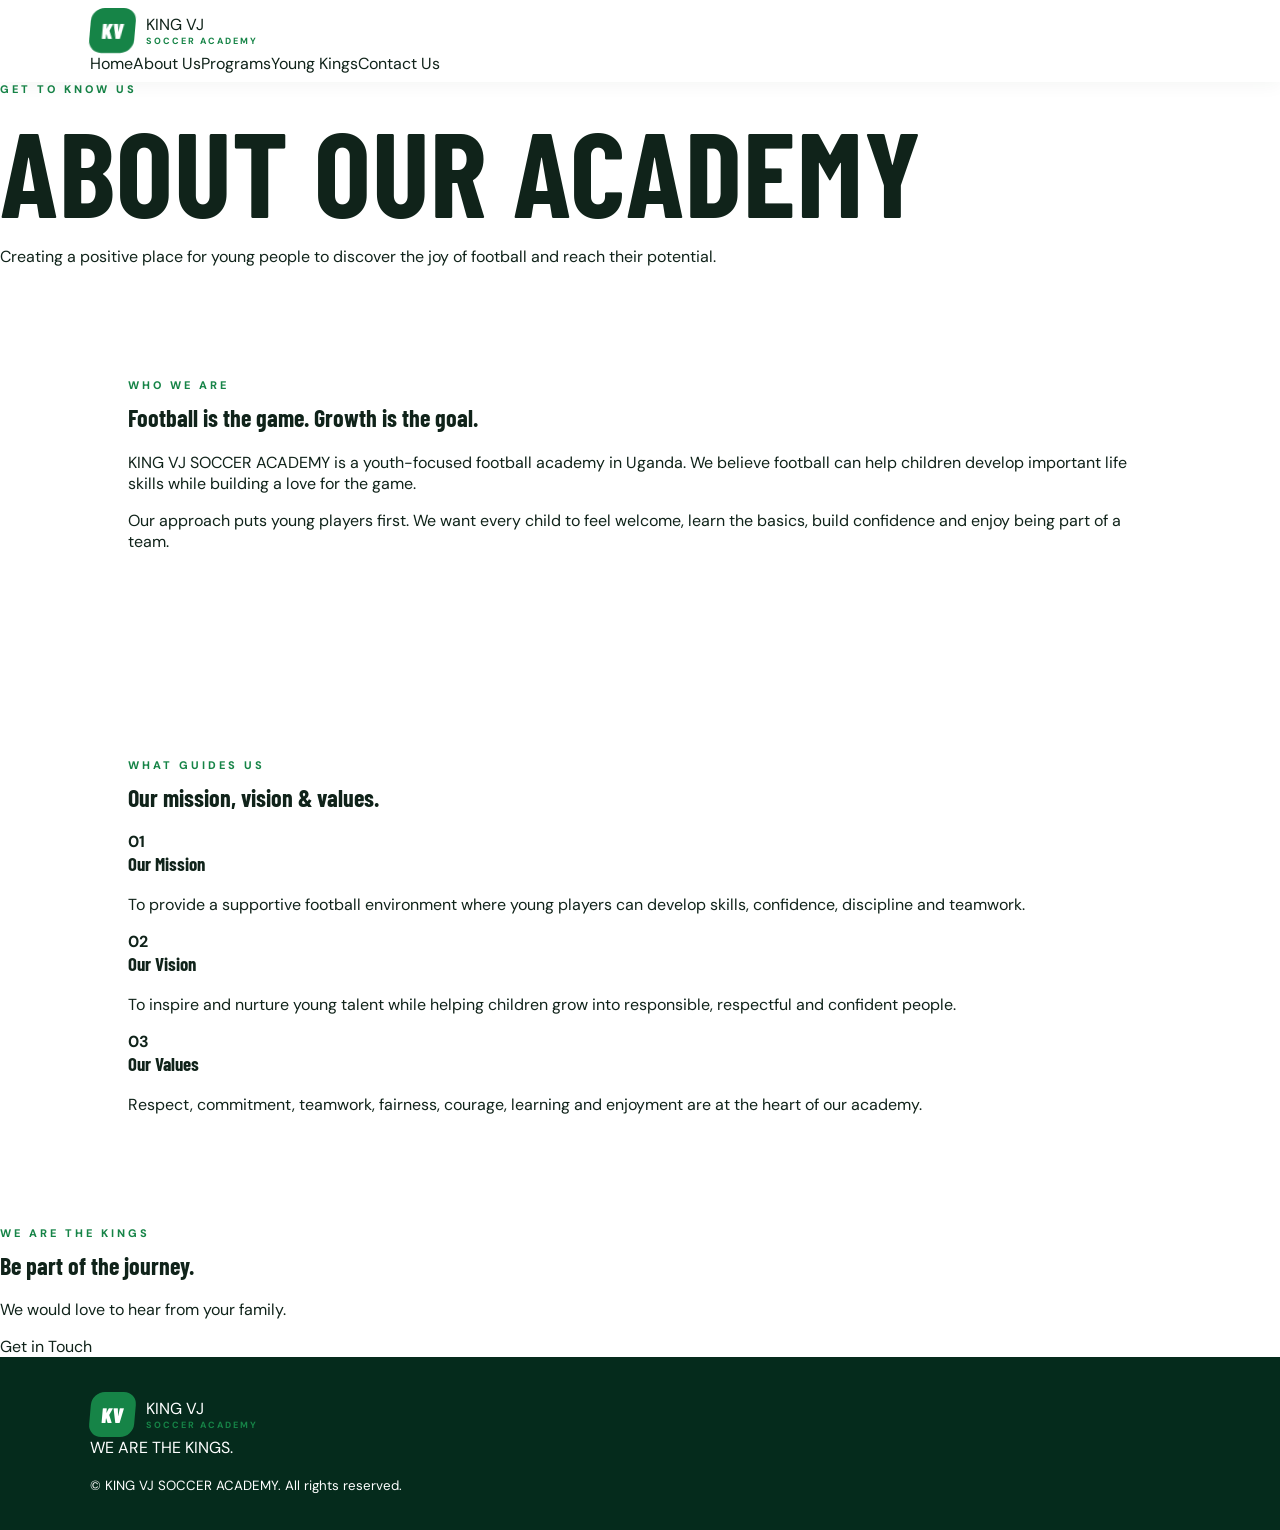
==== about.html @ 89ad18dc "Add files via upload" ====
<!DOCTYPE html>
<html lang="en"><head>
<meta charset="UTF-8"><meta name="viewport" content="width=device-width, initial-scale=1.0">
<meta name="description" content="KING VJ SOCCER ACADEMY - WE ARE THE KINGS.">
<title>About Us | KING VJ SOCCER ACADEMY</title>
<link rel="preconnect" href="https://fonts.googleapis.com"><link rel="preconnect" href="https://fonts.gstatic.com" crossorigin>
<link href="https://fonts.googleapis.com/css2?family=Montserrat:wght@400;500;600;700;800;900&family=Poppins:wght@400;500;600;700&display=swap" rel="stylesheet">
<link rel="stylesheet" href="styles.css"><script src="script.js" defer></script></head><body>
<header class="site-header"><div class="container nav-wrap">
<a class="brand" href="index.html"><span class="brand-mark">KV</span><span>KING VJ <small>SOCCER ACADEMY</small></span></a>
<button class="menu-toggle" aria-label="Open navigation" aria-expanded="false">☰</button>
<nav class="main-nav" aria-label="Main navigation">
<a class="" href="index.html">Home</a><a class="active" href="about.html">About Us</a><a class="" href="programs.html">Programs</a><a class="" href="young-kings.html">Young Kings</a><a class="nav-cta " href="contact.html">Contact Us</a>
</nav></div></header><main><section class="page-hero"><div class="container"><p class="eyebrow">GET TO KNOW US</p><h1>ABOUT <span>OUR ACADEMY</span></h1><p>Creating a positive place for young people to discover the joy of football and reach their potential.</p></div></section>
<section class="section"><div class="container split-section"><div><p class="eyebrow green">WHO WE ARE</p><h2>Football is the game. <span>Growth is the goal.</span></h2><p>KING VJ SOCCER ACADEMY is a youth-focused football academy in Uganda. We believe football can help children develop important life skills while building a love for the game.</p><p>Our approach puts young players first. We want every child to feel welcome, learn the basics, build confidence and enjoy being part of a team.</p></div><div class="photo-panel about-photo"></div></div></section>
<section class="section soft"><div class="container"><div class="section-heading"><p class="eyebrow green">WHAT GUIDES US</p><h2>Our mission, vision <span>& values.</span></h2></div><div class="cards-grid"><article class="info-card"><b class="card-number">01</b><h3>Our Mission</h3><p>To provide a supportive football environment where young players can develop skills, confidence, discipline and teamwork.</p></article><article class="info-card"><b class="card-number">02</b><h3>Our Vision</h3><p>To inspire and nurture young talent while helping children grow into responsible, respectful and confident people.</p></article><article class="info-card"><b class="card-number">03</b><h3>Our Values</h3><p>Respect, commitment, teamwork, fairness, courage, learning and enjoyment are at the heart of our academy.</p></article></div></div></section>
<section class="callout"><div class="container callout-inner"><div><p class="eyebrow">WE ARE THE KINGS</p><h2>Be part of the journey.</h2><p>We would love to hear from your family.</p></div><a class="btn btn-light" href="contact.html">Get in Touch</a></div></section></main><footer class="site-footer"><div class="container footer-inner">
<a class="brand brand-footer" href="index.html"><span class="brand-mark">KV</span><span>KING VJ <small>SOCCER ACADEMY</small></span></a>
<p>WE ARE THE KINGS.</p><small>© <span class="year"></span> KING VJ SOCCER ACADEMY. All rights reserved.</small>
</div></footer></body></html>
---- styles.css ----
@import url('https://fonts.googleapis.com/css2?family=Barlow+Condensed:wght@500;600;700;800;900&family=DM+Sans:wght@400;500;600;700&display=swap');
:root{--green:#168447;--deep:#073b26;--lime:#b8e34b;--ink:#10231a;--muted:#607168;--cream:#f5f7f1;--white:#fff}
*{box-sizing:border-box}html{scroll-behavior:smooth}body{margin:0;font-family:'DM Sans',Arial,sans-serif;color:var(--ink);background:var(--white)}a{color:inherit;text-decoration:none}.site-header{height:82px;padding:0 7%;display:flex;align-items:center;justify-content:space-between;background:#fff;position:sticky;top:0;z-index:20;box-shadow:0 2px 18px #0a32120d}.brand{display:flex;align-items:center;gap:11px}.brand-mark{width:45px;height:45px;border-radius:13px;background:var(--green);color:#fff;display:grid;place-items:center;font-family:'Barlow Condensed',sans-serif;font-size:21px;font-weight:900;transform:skew(-5deg)}.brand strong,.brand small{display:block}.brand strong{font-family:'Barlow Condensed',sans-serif;font-size:22px;letter-spacing:1px}.brand small{font-size:9px;letter-spacing:2px;color:var(--green);font-weight:700}.navigation{display:flex;align-items:center;gap:30px;font-size:13px;font-weight:700}.navigation a:hover{color:var(--green)}.navigation .nav-cta{background:var(--green);color:#fff;padding:12px 19px;border-radius:4px}.menu-toggle{display:none;border:0;background:none;font-size:27px;color:var(--deep)}
.hero{min-height:610px;position:relative;display:flex;align-items:center;padding:90px 10%;color:#fff;background:linear-gradient(90deg,rgba(3,37,22,.96),rgba(3,37,22,.76) 52%,rgba(3,37,22,.24)),url('https://images.unsplash.com/photo-1522778119026-d647f0596c20?auto=format&fit=crop&w=2000&q=85') center/cover}.hero-content{position:relative;z-index:1;max-width:660px}.eyebrow,.section-kicker{font-size:11px;letter-spacing:3px;font-weight:800;color:var(--green)}.hero .eyebrow{color:var(--lime)}h1,h2,h3,p{margin-top:0}h1,h2,h3{font-family:'Barlow Condensed',Impact,sans-serif}h1{font-size:clamp(65px,10vw,120px);line-height:.83;letter-spacing:1px;margin:25px 0}.hero h1 span{color:var(--lime)}.hero-copy{max-width:510px;color:#e0e9e2;font-size:17px;line-height:1.8}.hero-actions{display:flex;gap:13px;flex-wrap:wrap;margin-top:30px}.button{display:inline-flex;align-items:center;justify-content:center;padding:15px 22px;border-radius:4px;font-size:12px;font-weight:800;letter-spacing:.4px;transition:.2s}.button:hover{transform:translateY(-2px)}.button-primary{background:var(--lime);color:#16351e}.button-ghost{border:1px solid #ffffff8c;color:#fff}.hero-note{position:absolute;bottom:28px;right:7%;font-size:10px;letter-spacing:2px;font-weight:700}.live-dot{display:inline-block;width:8px;height:8px;border-radius:50%;background:var(--lime);margin-right:9px}
.section{padding:95px 10%}.intro{background:var(--cream)}.intro-grid{display:grid;grid-template-columns:1fr 1fr;gap:8%;align-items:start;margin-top:24px}.intro h2,.program-section h2,.contact h2,.promise h2{font-size:clamp(43px,6vw,70px);line-height:.98;margin:0}.intro h2 span,.program-section h2 span,.promise h2 span,.contact h2 span{color:var(--green)}.intro-grid p{color:var(--muted);line-height:1.8}.intro-grid .lead{font-size:18px;color:var(--ink)}.values{display:grid;grid-template-columns:repeat(3,1fr);gap:35px;padding-top:65px;padding-bottom:65px}.values article{border-left:3px solid var(--lime);padding-left:22px}.value-number{font-size:11px;color:var(--green);font-weight:800}.values h3{font-size:31px;margin:10px 0}.values p,.program-card p{font-size:14px;line-height:1.7;color:var(--muted);margin-bottom:0}.program-section{background:#f5f7f1}.program-section h2{max-width:700px;margin:18px 0 42px}.program-grid{display:grid;grid-template-columns:repeat(3,1fr);gap:18px}.program-card{background:#fff;padding:30px 27px;min-height:220px;border-bottom:3px solid var(--green);box-shadow:0 8px 30px #163c1c0a}.program-icon{font-size:30px}.program-card h3{font-size:25px;margin:20px 0 8px}.young-kings{background:var(--deep);color:#fff;display:grid;grid-template-columns:1.1fr .9fr;gap:5%;align-items:center}.young-kings .section-kicker{color:var(--lime)}.age-number{font-family:'Barlow Condensed',sans-serif;font-size:clamp(100px,18vw,190px);font-weight:900;line-height:.85;color:var(--lime);margin:22px 0 5px}.young-kings h2{font-size:44px;margin-bottom:15px}.young-kings p{color:#d2e0d6;line-height:1.8;max-width:570px}.small-note{font-size:11px!important;opacity:.75}.button-light{background:#fff;color:var(--deep);margin-top:12px}.young-art{min-height:300px;border:1px solid #ffffff36;border-radius:50%;display:flex;align-items:center;justify-content:center;flex-direction:column;background:radial-gradient(circle,#1b6941,#0a452c 68%,transparent 69%)}.ball{font-size:125px;filter:drop-shadow(0 15px 12px #001c0c80)}.young-art span{font-size:10px;letter-spacing:3px;color:var(--lime);font-weight:800}.promise{text-align:center;background:#fff}.promise h2{margin:20px 0}.promise>p:last-child{color:var(--muted);line-height:1.7}.contact{background:var(--cream);display:grid;grid-template-columns:1fr 1fr;gap:8%;align-items:center}.contact h2{margin:20px 0}.contact>div>p{color:var(--muted);line-height:1.8;max-width:440px}.contact-panel{background:#fff;padding:35px;box-shadow:0 10px 35px #163c1c0c}.contact-panel h3{font-size:30px}.contact-panel p{font-size:13px;color:var(--muted);line-height:1.6}.contact-panel strong{color:var(--ink);overflow-wrap:anywhere}.contact-panel .button{margin-top:8px}.site-footer{background:#052b1c;color:#fff;padding:35px 7%;display:flex;align-items:center;justify-content:space-between;gap:20px;flex-wrap:wrap}.footer-brand small{color:var(--lime)}.site-footer>p{font-family:'Barlow Condensed',sans-serif;letter-spacing:2px;font-weight:800;color:var(--lime);margin:0}.site-footer>small{font-size:10px;color:#a9bdb0}
@media(max-width:760px){.site-header{height:70px;padding:0 5%}.menu-toggle{display:block}.navigation{display:none;position:absolute;top:70px;left:0;right:0;background:#fff;padding:20px 6%;box-shadow:0 12px 15px #0001;flex-direction:column;align-items:stretch;gap:18px}.navigation.open{display:flex}.navigation .nav-cta{text-align:center}.hero{min-height:590px;padding:75px 7%;background-position:58% center}.hero-note{left:7%;right:auto;font-size:9px}.section{padding:70px 7%}.intro-grid,.young-kings,.contact{grid-template-columns:1fr;gap:30px}.values,.program-grid{grid-template-columns:1fr;gap:25px}.values{padding-top:55px;padding-bottom:55px}.program-card{min-height:0}.young-art{min-height:250px;max-width:330px;margin:auto;width:100%}.age-number{font-size:130px}.site-footer{padding:30px 7%;flex-direction:column;align-items:flex-start;gap:15px}}
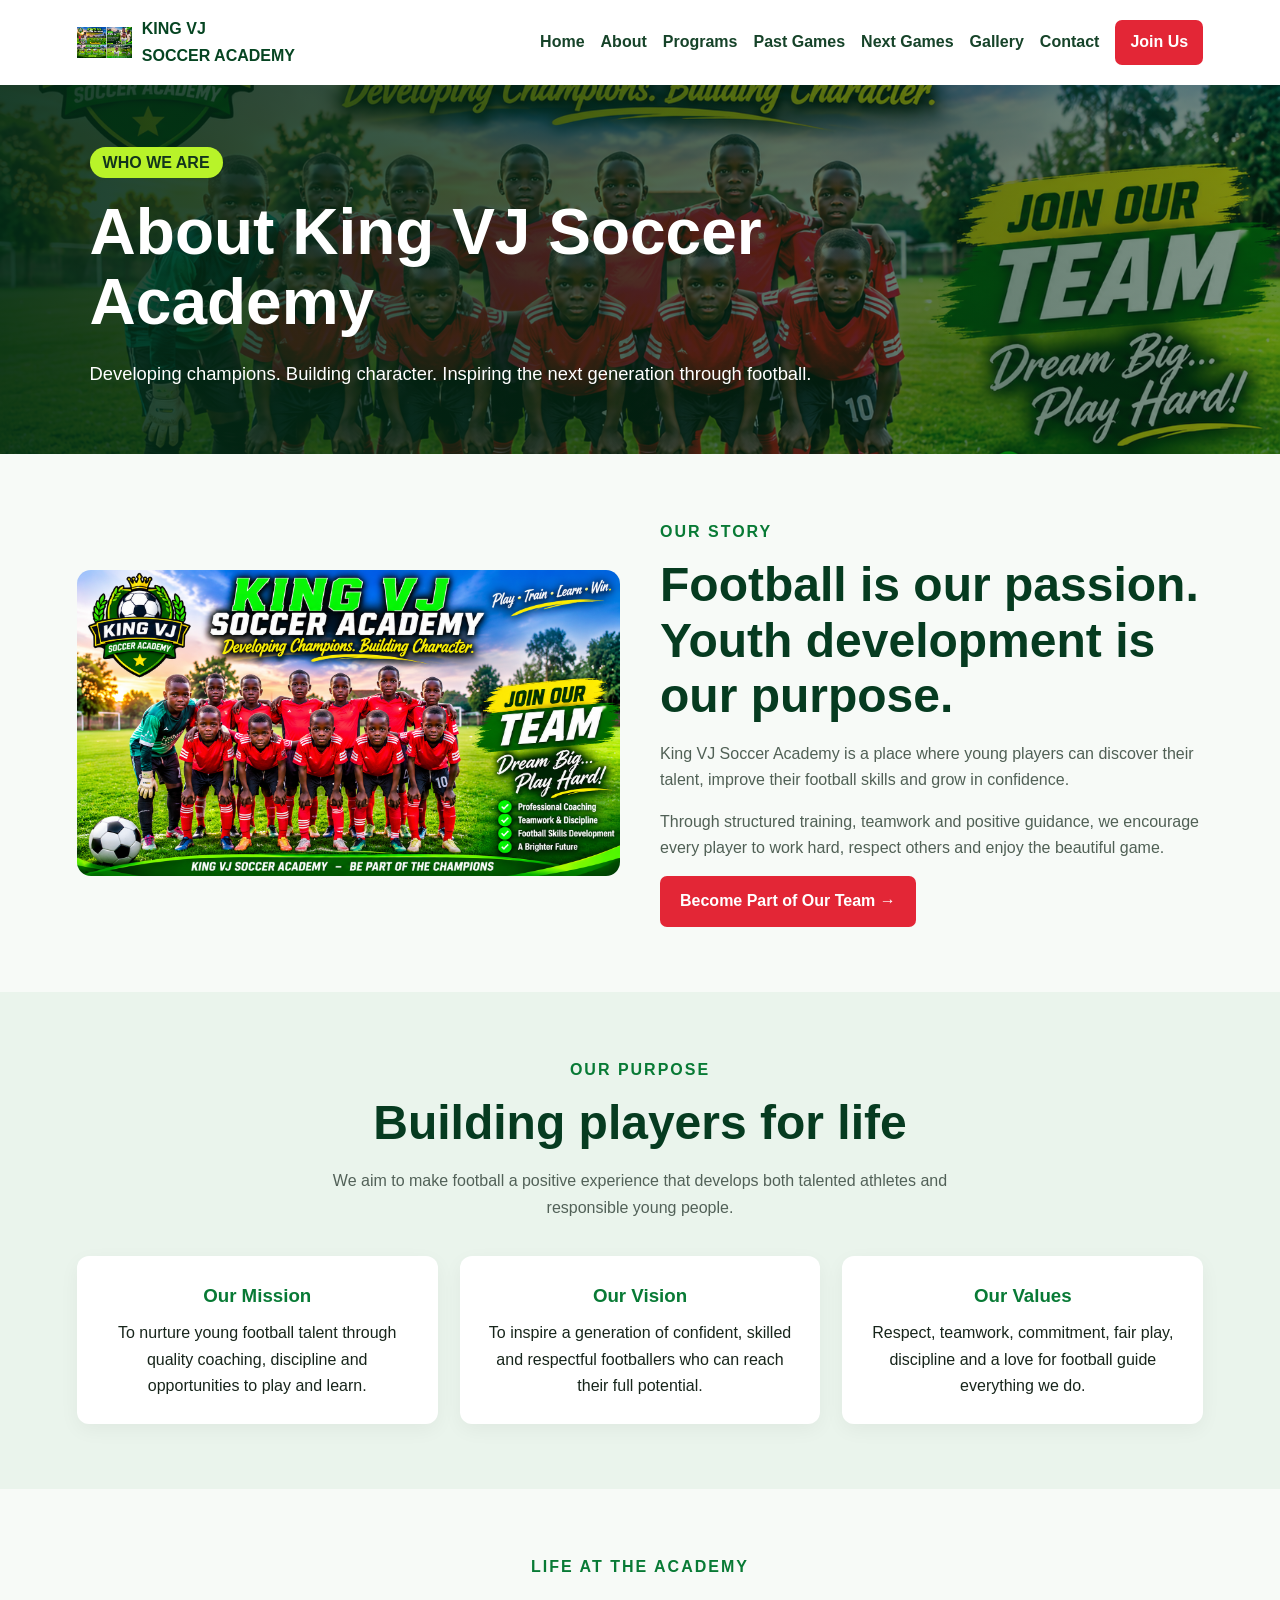
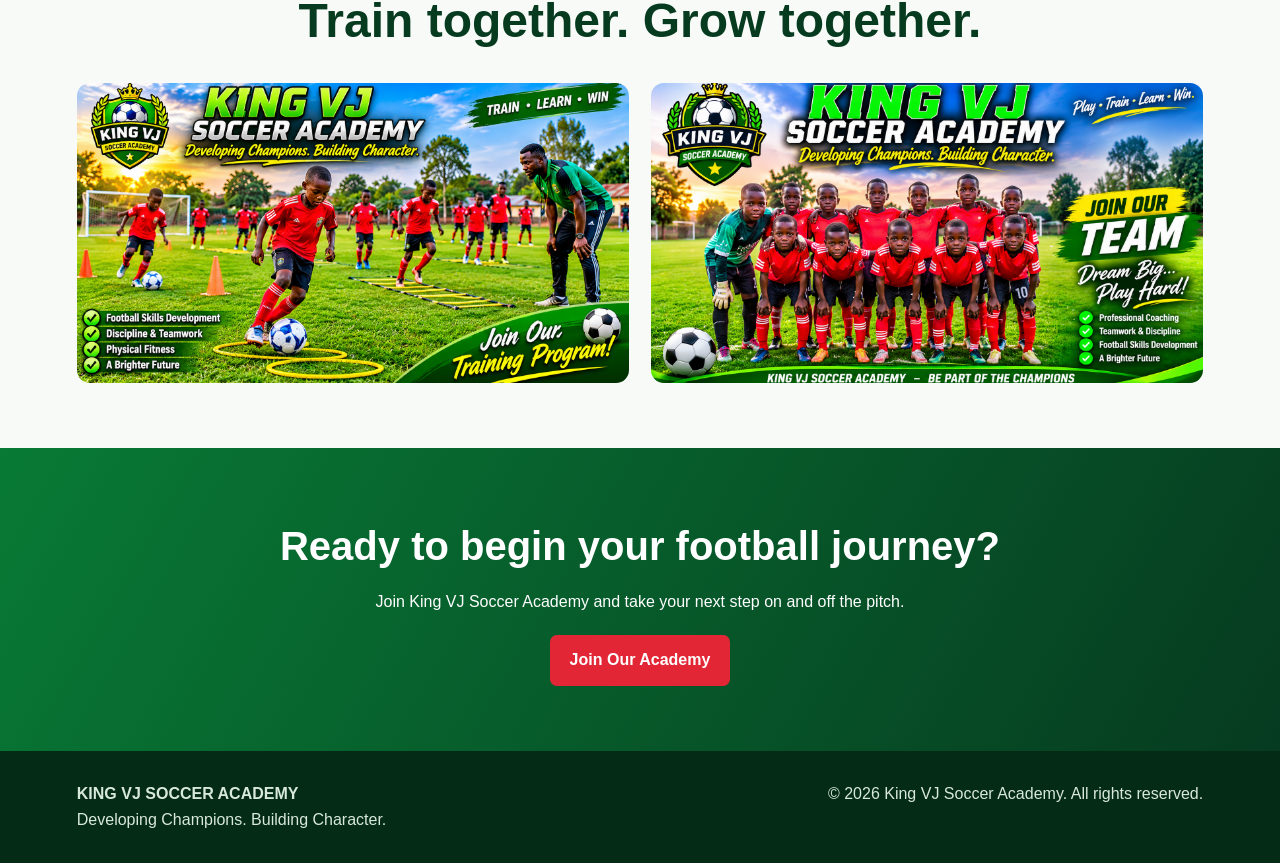
==== commit 6a56cf9f: "Update about.html" ====
--- a/about.html
+++ b/about.html
@@ -1,20 +1,31 @@
 <!DOCTYPE html>
-<html lang="en"><head>
-<meta charset="UTF-8"><meta name="viewport" content="width=device-width, initial-scale=1.0">
-<meta name="description" content="KING VJ SOCCER ACADEMY - WE ARE THE KINGS.">
-<title>About Us | KING VJ SOCCER ACADEMY</title>
-<link rel="preconnect" href="https://fonts.googleapis.com"><link rel="preconnect" href="https://fonts.gstatic.com" crossorigin>
-<link href="https://fonts.googleapis.com/css2?family=Montserrat:wght@400;500;600;700;800;900&family=Poppins:wght@400;500;600;700&display=swap" rel="stylesheet">
-<link rel="stylesheet" href="styles.css"><script src="script.js" defer></script></head><body>
-<header class="site-header"><div class="container nav-wrap">
-<a class="brand" href="index.html"><span class="brand-mark">KV</span><span>KING VJ <small>SOCCER ACADEMY</small></span></a>
-<button class="menu-toggle" aria-label="Open navigation" aria-expanded="false">☰</button>
-<nav class="main-nav" aria-label="Main navigation">
-<a class="" href="index.html">Home</a><a class="active" href="about.html">About Us</a><a class="" href="programs.html">Programs</a><a class="" href="young-kings.html">Young Kings</a><a class="nav-cta " href="contact.html">Contact Us</a>
-</nav></div></header><main><section class="page-hero"><div class="container"><p class="eyebrow">GET TO KNOW US</p><h1>ABOUT <span>OUR ACADEMY</span></h1><p>Creating a positive place for young people to discover the joy of football and reach their potential.</p></div></section>
-<section class="section"><div class="container split-section"><div><p class="eyebrow green">WHO WE ARE</p><h2>Football is the game. <span>Growth is the goal.</span></h2><p>KING VJ SOCCER ACADEMY is a youth-focused football academy in Uganda. We believe football can help children develop important life skills while building a love for the game.</p><p>Our approach puts young players first. We want every child to feel welcome, learn the basics, build confidence and enjoy being part of a team.</p></div><div class="photo-panel about-photo"></div></div></section>
-<section class="section soft"><div class="container"><div class="section-heading"><p class="eyebrow green">WHAT GUIDES US</p><h2>Our mission, vision <span>& values.</span></h2></div><div class="cards-grid"><article class="info-card"><b class="card-number">01</b><h3>Our Mission</h3><p>To provide a supportive football environment where young players can develop skills, confidence, discipline and teamwork.</p></article><article class="info-card"><b class="card-number">02</b><h3>Our Vision</h3><p>To inspire and nurture young talent while helping children grow into responsible, respectful and confident people.</p></article><article class="info-card"><b class="card-number">03</b><h3>Our Values</h3><p>Respect, commitment, teamwork, fairness, courage, learning and enjoyment are at the heart of our academy.</p></article></div></div></section>
-<section class="callout"><div class="container callout-inner"><div><p class="eyebrow">WE ARE THE KINGS</p><h2>Be part of the journey.</h2><p>We would love to hear from your family.</p></div><a class="btn btn-light" href="contact.html">Get in Touch</a></div></section></main><footer class="site-footer"><div class="container footer-inner">
-<a class="brand brand-footer" href="index.html"><span class="brand-mark">KV</span><span>KING VJ <small>SOCCER ACADEMY</small></span></a>
-<p>WE ARE THE KINGS.</p><small>© <span class="year"></span> KING VJ SOCCER ACADEMY. All rights reserved.</small>
-</div></footer></body></html>+<html lang="en"><head><meta charset="UTF-8"><meta name="viewport" content="width=device-width,initial-scale=1">
+<title>About Us | King VJ Soccer Academy</title>
+<style>
+*{box-sizing:border-box;margin:0}body{font:16px Arial,sans-serif;color:#17251b;background:#f7faf7;line-height:1.65}
+header{padding:15px 6%;display:flex;justify-content:space-between;align-items:center;gap:20px;background:#fff;flex-wrap:wrap;box-shadow:0 3px 12px #0001}
+.brand{display:flex;align-items:center;gap:10px;color:#064522;font-weight:900;text-decoration:none}.brand img{width:55px;height:55px;object-fit:contain}
+nav{display:flex;gap:16px;align-items:center;flex-wrap:wrap}nav a{color:#164329;text-decoration:none;font-weight:bold}nav a:hover{color:#e32636}.join{background:#e32636;color:#fff;padding:9px 15px;border-radius:7px}
+.hero{padding:65px 7%;color:#fff;background:linear-gradient(90deg,#032b16e8,#032b1680),url('images/team.png') center/cover;min-height:360px;display:flex;align-items:center}
+.hero div{max-width:750px}.tag{background:#b8f329;color:#12351c;padding:7px 13px;border-radius:30px;font-weight:bold}.hero h1{font-size:clamp(2.5rem,5vw,4.5rem);line-height:1.08;margin:22px 0}.hero p{font-size:1.15rem}
+section{padding:65px 6%}.intro{display:grid;grid-template-columns:1fr 1fr;gap:40px;align-items:center}.intro img{width:100%;border-radius:14px;max-height:440px;object-fit:cover}.small{color:#087a35;font-weight:bold;letter-spacing:2px}.intro h2,.heading h2{font-size:clamp(2rem,4vw,3rem);color:#063b20;line-height:1.15;margin:12px 0 18px}.intro p{margin-bottom:15px;color:#506055}
+.mission{background:#eaf4ec;text-align:center}.heading{text-align:center;margin-bottom:35px}.heading p{max-width:700px;margin:auto;color:#526158}
+.values{display:grid;grid-template-columns:repeat(3,1fr);gap:22px;margin-top:35px}.value{background:white;border-radius:12px;padding:25px;box-shadow:0 6px 20px #0000000c}.value h3{color:#087a35;margin-bottom:8px}
+.photo-row{display:grid;grid-template-columns:1fr 1fr;gap:22px}.photo-row img{width:100%;height:300px;object-fit:cover;border-radius:13px}
+.cta{text-align:center;color:white;background:linear-gradient(120deg,#087a35,#063b20)}.cta h2{font-size:2.5rem}.cta p{margin:10px auto 20px;max-width:650px}.btn{display:inline-block;padding:12px 20px;border-radius:7px;text-decoration:none;font-weight:bold;background:#e32636;color:white}
+footer{background:#032b16;color:#d8e8dc;padding:30px 6%;display:flex;justify-content:space-between;gap:15px;flex-wrap:wrap}
+@media(max-width:750px){header{justify-content:center}nav{justify-content:center}.intro,.values,.photo-row{grid-template-columns:1fr}.hero{min-height:300px}}
+</style></head><body>
+<header><a class="brand" href="index.html"><img src="images/logo.png" alt="Academy logo"><span>KING VJ<br>SOCCER ACADEMY</span></a>
+<nav><a href="index.html">Home</a><a href="about.html">About</a><a href="programs.html">Programs</a><a href="past-games.html">Past Games</a><a href="next-games.html">Next Games</a><a href="gallery.html">Gallery</a><a href="contact.html">Contact</a><a class="join" href="join.html">Join Us</a></nav></header>
+<main>
+<section class="hero"><div><span class="tag">WHO WE ARE</span><h1>About King VJ Soccer Academy</h1><p>Developing champions. Building character. Inspiring the next generation through football.</p></div></section>
+<section class="intro"><img src="images/team.png" alt="King VJ Soccer Academy team"><div><span class="small">OUR STORY</span><h2>Football is our passion. Youth development is our purpose.</h2><p>King VJ Soccer Academy is a place where young players can discover their talent, improve their football skills and grow in confidence.</p><p>Through structured training, teamwork and positive guidance, we encourage every player to work hard, respect others and enjoy the beautiful game.</p><a class="btn" href="join.html">Become Part of Our Team →</a></div></section>
+<section class="mission"><div class="heading"><span class="small">OUR PURPOSE</span><h2>Building players for life</h2><p>We aim to make football a positive experience that develops both talented athletes and responsible young people.</p></div><div class="values">
+<div class="value"><h3>Our Mission</h3><p>To nurture young football talent through quality coaching, discipline and opportunities to play and learn.</p></div>
+<div class="value"><h3>Our Vision</h3><p>To inspire a generation of confident, skilled and respectful footballers who can reach their full potential.</p></div>
+<div class="value"><h3>Our Values</h3><p>Respect, teamwork, commitment, fair play, discipline and a love for football guide everything we do.</p></div></div></section>
+<section><div class="heading"><span class="small">LIFE AT THE ACADEMY</span><h2>Train together. Grow together.</h2></div><div class="photo-row"><img src="images/training.png" alt="Young players at football training"><img src="images/players.png" alt="Academy players on the pitch"></div></section>
+<section class="cta"><h2>Ready to begin your football journey?</h2><p>Join King VJ Soccer Academy and take your next step on and off the pitch.</p><a class="btn" href="join.html">Join Our Academy</a></section>
+</main><footer><div><b>KING VJ SOCCER ACADEMY</b><br>Developing Champions. Building Character.</div><div>© 2026 King VJ Soccer Academy. All rights reserved.</div></footer>
+</body></html>
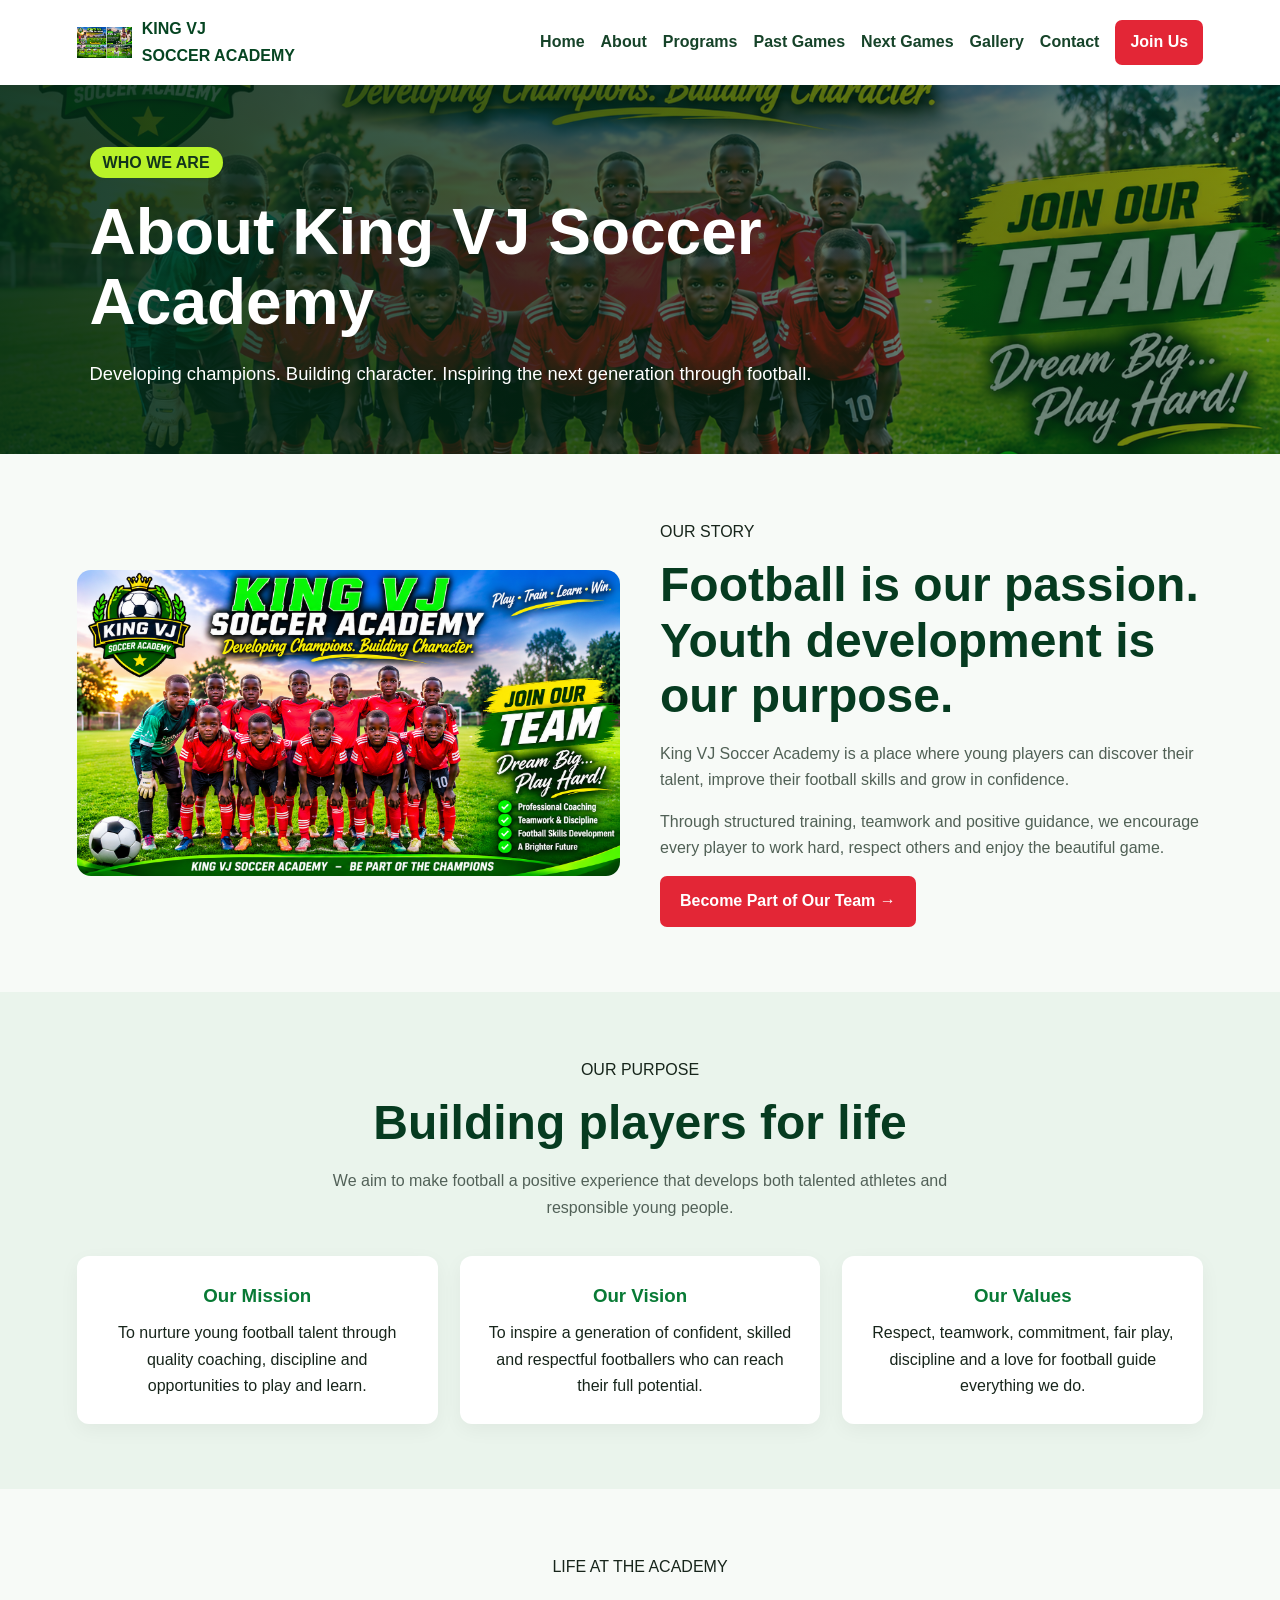
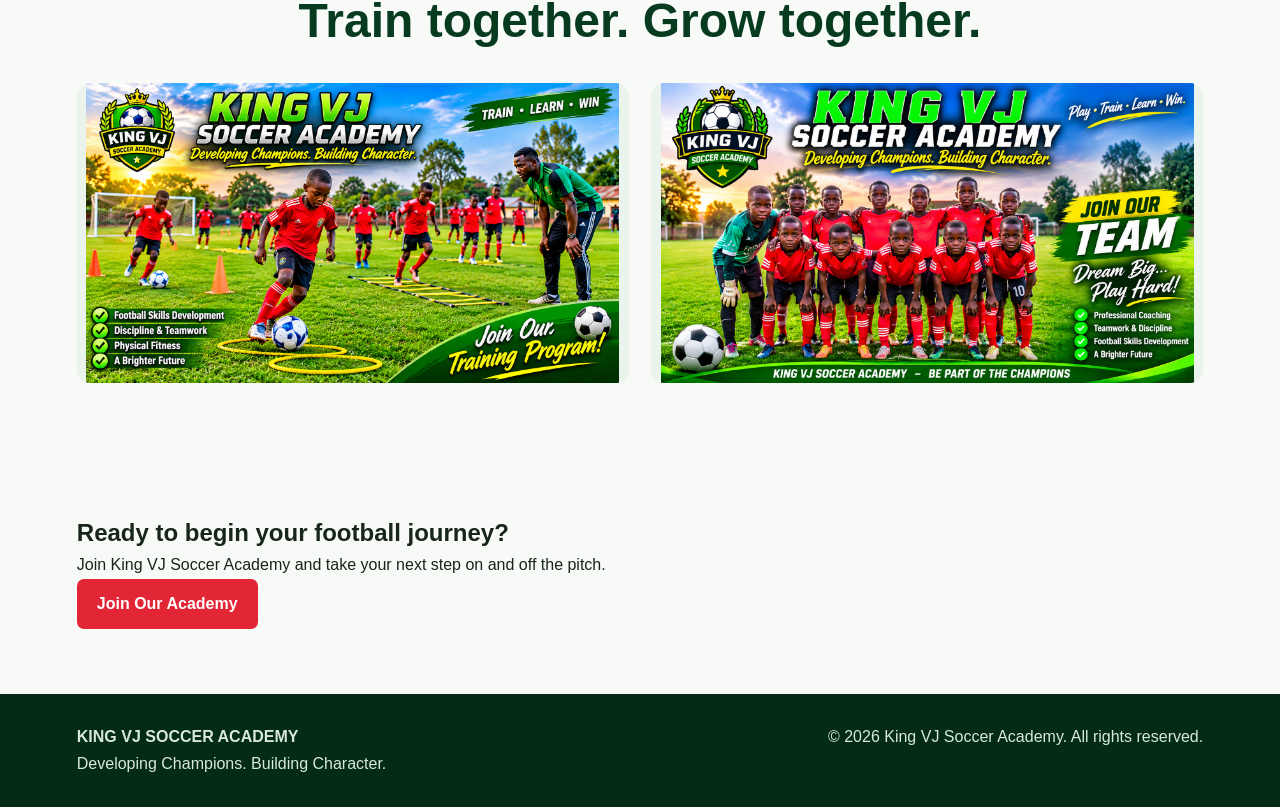
==== commit 03a0ea9d: "Update about.html" ====
--- a/about.html
+++ b/about.html
@@ -8,13 +8,37 @@
 nav{display:flex;gap:16px;align-items:center;flex-wrap:wrap}nav a{color:#164329;text-decoration:none;font-weight:bold}nav a:hover{color:#e32636}.join{background:#e32636;color:#fff;padding:9px 15px;border-radius:7px}
 .hero{padding:65px 7%;color:#fff;background:linear-gradient(90deg,#032b16e8,#032b1680),url('images/team.png') center/cover;min-height:360px;display:flex;align-items:center}
 .hero div{max-width:750px}.tag{background:#b8f329;color:#12351c;padding:7px 13px;border-radius:30px;font-weight:bold}.hero h1{font-size:clamp(2.5rem,5vw,4.5rem);line-height:1.08;margin:22px 0}.hero p{font-size:1.15rem}
-section{padding:65px 6%}.intro{display:grid;grid-template-columns:1fr 1fr;gap:40px;align-items:center}.intro img{width:100%;border-radius:14px;max-height:440px;object-fit:cover}.small{color:#087a35;font-weight:bold;letter-spacing:2px}.intro h2,.heading h2{font-size:clamp(2rem,4vw,3rem);color:#063b20;line-height:1.15;margin:12px 0 18px}.intro p{margin-bottom:15px;color:#506055}
+section{padding:65px 6%}.intro{display:grid;grid-template-columns:1fr 1fr;gap:40px;align-items:center}.intro img{
+width:100%;
+height:auto;
+max-height:440px;
+object-fit:contain;
+object-position:center;
+border-radius:14px;
+display:block;
+}.intro h2,.heading h2{font-size:clamp(2rem,4vw,3rem);color:#063b20;line-height:1.15;margin:12px 0 18px}.intro p{margin-bottom:15px;color:#506055}
 .mission{background:#eaf4ec;text-align:center}.heading{text-align:center;margin-bottom:35px}.heading p{max-width:700px;margin:auto;color:#526158}
 .values{display:grid;grid-template-columns:repeat(3,1fr);gap:22px;margin-top:35px}.value{background:white;border-radius:12px;padding:25px;box-shadow:0 6px 20px #0000000c}.value h3{color:#087a35;margin-bottom:8px}
-.photo-row{display:grid;grid-template-columns:1fr 1fr;gap:22px}.photo-row img{width:100%;height:300px;object-fit:cover;border-radius:13px}
-.cta{text-align:center;color:white;background:linear-gradient(120deg,#087a35,#063b20)}.cta h2{font-size:2.5rem}.cta p{margin:10px auto 20px;max-width:650px}.btn{display:inline-block;padding:12px 20px;border-radius:7px;text-decoration:none;font-weight:bold;background:#e32636;color:white}
+.photo-row{display:grid;grid-template-columns:1fr 1fr;gap:22px}.photo-row img{
+width:100%;
+height:auto;
+max-height:300px;
+aspect-ratio:16/9;
+object-fit:contain;
+object-position:center;
+border-radius:13px;
+display:block;
+background:#eaf4ec;
+}.btn{display:inline-block;padding:12px 20px;border-radius:7px;text-decoration:none;font-weight:bold;background:#e32636;color:white}
 footer{background:#032b16;color:#d8e8dc;padding:30px 6%;display:flex;justify-content:space-between;gap:15px;flex-wrap:wrap}
-@media(max-width:750px){header{justify-content:center}nav{justify-content:center}.intro,.values,.photo-row{grid-template-columns:1fr}.hero{min-height:300px}}
+@media@media(max-width:750px){
+.intro img{
+max-height:none;
+}
+.photo-row img{
+max-height:none;
+}
+}
 </style></head><body>
 <header><a class="brand" href="index.html"><img src="images/logo.png" alt="Academy logo"><span>KING VJ<br>SOCCER ACADEMY</span></a>
 <nav><a href="index.html">Home</a><a href="about.html">About</a><a href="programs.html">Programs</a><a href="past-games.html">Past Games</a><a href="next-games.html">Next Games</a><a href="gallery.html">Gallery</a><a href="contact.html">Contact</a><a class="join" href="join.html">Join Us</a></nav></header>
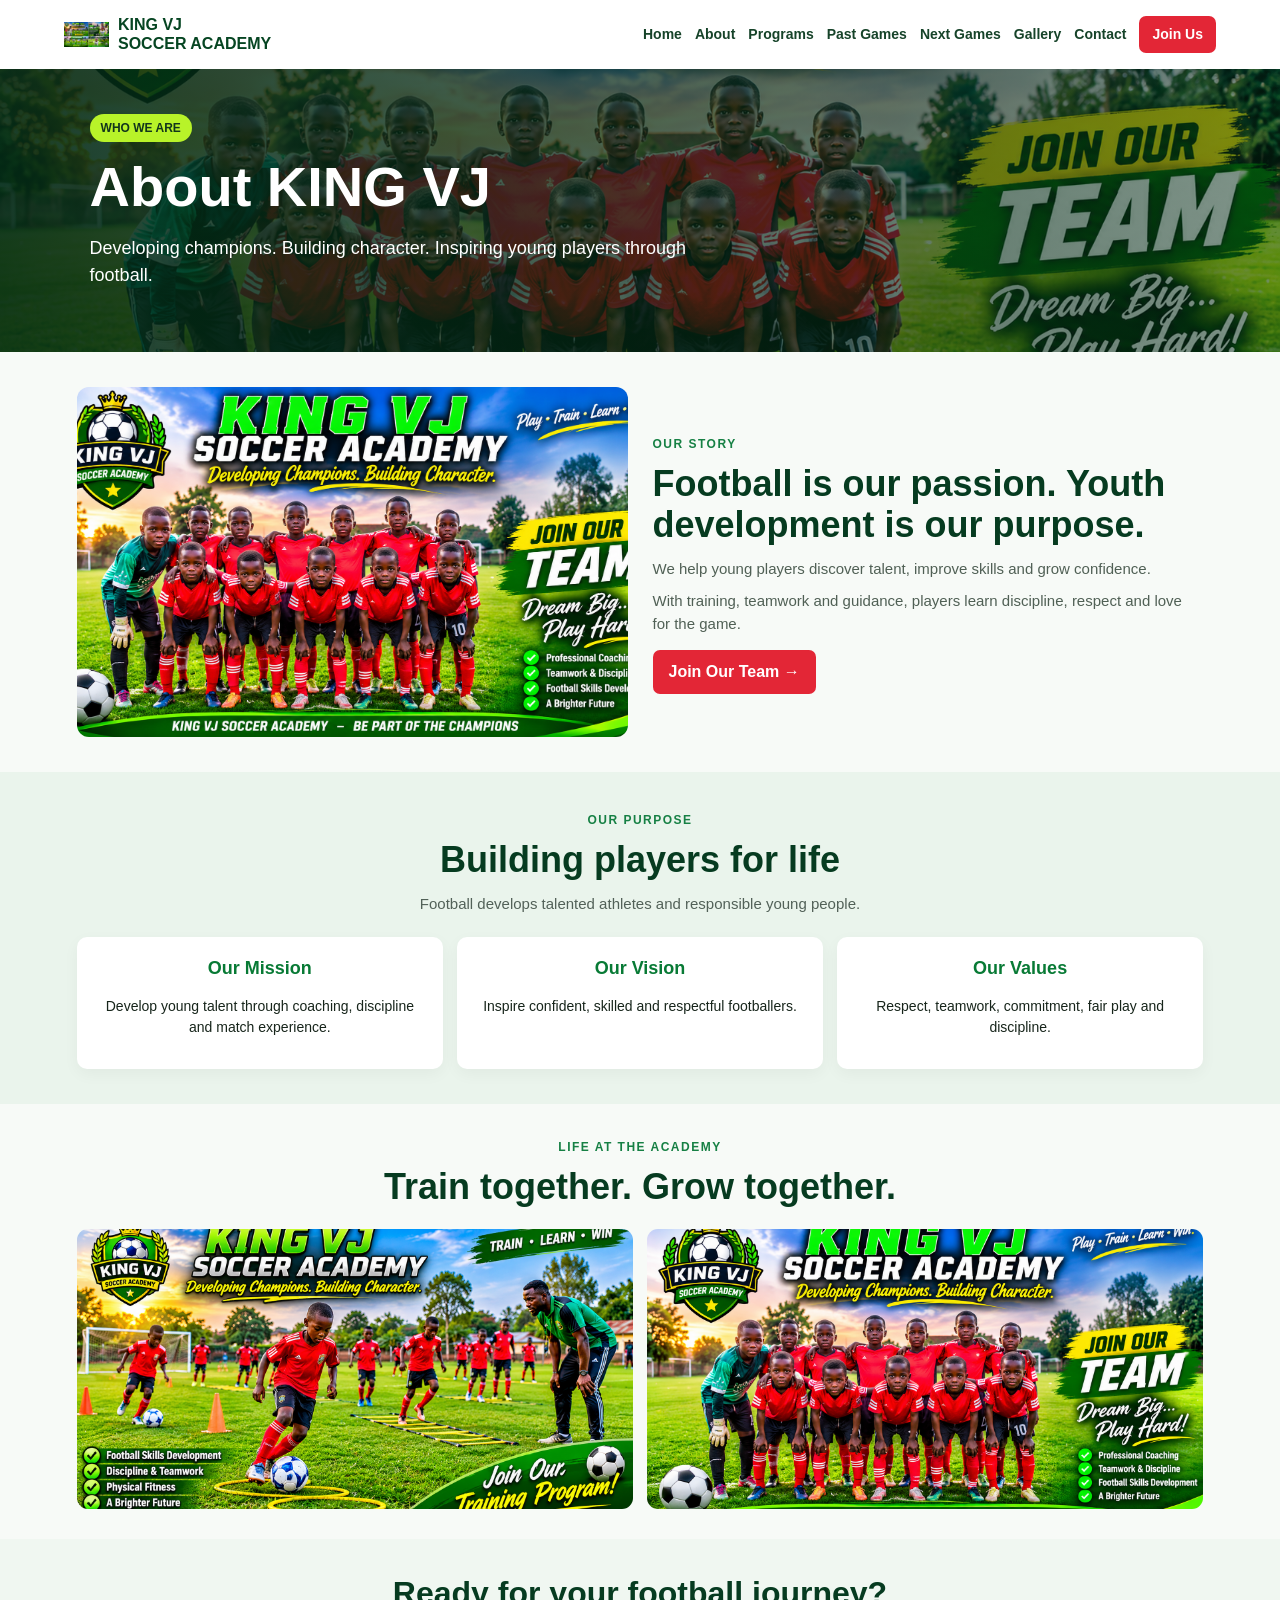
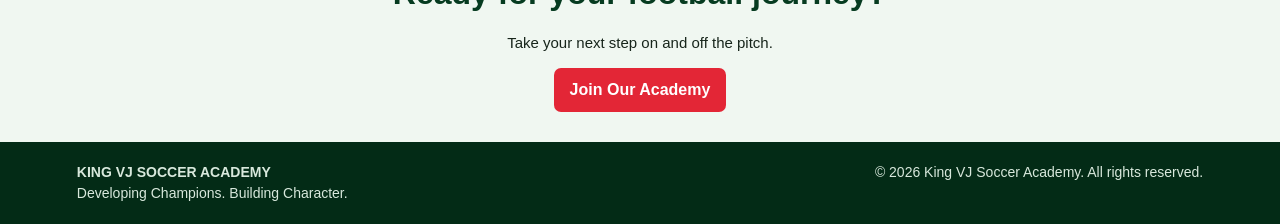
==== commit a0540c51: "Update about.html" ====
--- a/about.html
+++ b/about.html
@@ -1,55 +1,19 @@
 <!DOCTYPE html>
-<html lang="en"><head><meta charset="UTF-8"><meta name="viewport" content="width=device-width,initial-scale=1">
-<title>About Us | King VJ Soccer Academy</title>
+<html lang="en"><head><meta charset="UTF-8"><meta name="viewport" content="width=device-width, initial-scale=1"><title>About Us | KING VJ Soccer Academy</title>
 <style>
-*{box-sizing:border-box;margin:0}body{font:16px Arial,sans-serif;color:#17251b;background:#f7faf7;line-height:1.65}
-header{padding:15px 6%;display:flex;justify-content:space-between;align-items:center;gap:20px;background:#fff;flex-wrap:wrap;box-shadow:0 3px 12px #0001}
-.brand{display:flex;align-items:center;gap:10px;color:#064522;font-weight:900;text-decoration:none}.brand img{width:55px;height:55px;object-fit:contain}
-nav{display:flex;gap:16px;align-items:center;flex-wrap:wrap}nav a{color:#164329;text-decoration:none;font-weight:bold}nav a:hover{color:#e32636}.join{background:#e32636;color:#fff;padding:9px 15px;border-radius:7px}
-.hero{padding:65px 7%;color:#fff;background:linear-gradient(90deg,#032b16e8,#032b1680),url('images/team.png') center/cover;min-height:360px;display:flex;align-items:center}
-.hero div{max-width:750px}.tag{background:#b8f329;color:#12351c;padding:7px 13px;border-radius:30px;font-weight:bold}.hero h1{font-size:clamp(2.5rem,5vw,4.5rem);line-height:1.08;margin:22px 0}.hero p{font-size:1.15rem}
-section{padding:65px 6%}.intro{display:grid;grid-template-columns:1fr 1fr;gap:40px;align-items:center}.intro img{
-width:100%;
-height:auto;
-max-height:440px;
-object-fit:contain;
-object-position:center;
-border-radius:14px;
-display:block;
-}.intro h2,.heading h2{font-size:clamp(2rem,4vw,3rem);color:#063b20;line-height:1.15;margin:12px 0 18px}.intro p{margin-bottom:15px;color:#506055}
-.mission{background:#eaf4ec;text-align:center}.heading{text-align:center;margin-bottom:35px}.heading p{max-width:700px;margin:auto;color:#526158}
-.values{display:grid;grid-template-columns:repeat(3,1fr);gap:22px;margin-top:35px}.value{background:white;border-radius:12px;padding:25px;box-shadow:0 6px 20px #0000000c}.value h3{color:#087a35;margin-bottom:8px}
-.photo-row{display:grid;grid-template-columns:1fr 1fr;gap:22px}.photo-row img{
-width:100%;
-height:auto;
-max-height:300px;
-aspect-ratio:16/9;
-object-fit:contain;
-object-position:center;
-border-radius:13px;
-display:block;
-background:#eaf4ec;
-}.btn{display:inline-block;padding:12px 20px;border-radius:7px;text-decoration:none;font-weight:bold;background:#e32636;color:white}
-footer{background:#032b16;color:#d8e8dc;padding:30px 6%;display:flex;justify-content:space-between;gap:15px;flex-wrap:wrap}
-@media@media(max-width:750px){
-.intro img{
-max-height:none;
-}
-.photo-row img{
-max-height:none;
-}
-}
+*{box-sizing:border-box}html,body{margin:0;padding:0;width:100%;overflow-x:hidden}body{font:16px/1.5 Arial,Helvetica,sans-serif;color:#17251b;background:#f7faf7}img{display:block;max-width:100%}
+header{padding:12px 5%;display:flex;justify-content:space-between;align-items:center;gap:12px;background:#fff;flex-wrap:wrap;box-shadow:0 3px 12px #0001}.brand{display:flex;align-items:center;gap:9px;color:#064522;font-weight:900;text-decoration:none;line-height:1.15}.brand img{width:45px;height:45px;object-fit:contain}nav{display:flex;gap:8px 13px;align-items:center;flex-wrap:wrap}nav a{color:#164329;text-decoration:none;font-weight:bold;font-size:14px}nav a:hover{color:#e32636}nav .join{background:#e32636;color:#fff;padding:8px 13px;border-radius:7px}
+.hero{padding:45px 7%;color:#fff;background-color:#063b20;background-image:linear-gradient(90deg,#032b16e8,#032b1680),url('images/team.png');background-position:center;background-size:cover;background-repeat:no-repeat;min-height:260px;display:flex;align-items:center}.hero>div{max-width:700px}.tag{display:inline-block;background:#b8f329;color:#12351c;padding:5px 11px;border-radius:30px;font-weight:bold;font-size:12px}.hero h1{font-size:clamp(30px,5.5vw,56px);line-height:1.08;margin:15px 0 10px}.hero p{font-size:clamp(15px,2vw,18px);max-width:620px}
+section{padding:35px 6%}.intro{display:grid;grid-template-columns:minmax(0,1fr) minmax(0,1fr);gap:25px;align-items:center}.intro img{width:100%;height:clamp(220px,32vw,350px);object-fit:cover;object-position:center;border-radius:12px;background:#eaf4ec}.small{font-size:12px;font-weight:800;letter-spacing:1.5px;color:#168044}.intro h2,.heading h2{font-size:clamp(24px,3.5vw,36px);color:#063b20;line-height:1.15;margin:8px 0 12px}.intro p{margin:0 0 10px;color:#506055;font-size:15px}.btn{display:inline-block;padding:10px 16px;border-radius:7px;text-decoration:none;font-weight:bold;background:#e32636;color:white;margin-top:5px}
+.mission{background:#eaf4ec;text-align:center}.heading{text-align:center;margin-bottom:22px}.heading p{max-width:650px;margin:0 auto;color:#526158;font-size:15px}.values{display:grid;grid-template-columns:repeat(3,minmax(0,1fr));gap:14px;margin-top:22px}.value{background:white;border-radius:10px;padding:18px;box-shadow:0 5px 16px #0000000b}.value h3{color:#087a35;margin:0 0 6px;font-size:18px}.value p{font-size:14px;line-height:1.45}
+.photo-row{display:grid;grid-template-columns:repeat(2,minmax(0,1fr));gap:14px}.photo-row img{width:100%;height:clamp(180px,27vw,280px);object-fit:cover;object-position:center;border-radius:11px;background:#eaf4ec}.life{padding-top:30px;padding-bottom:30px}.cta{text-align:center;background:#f0f7f1;padding:30px 6%}.cta h2{font-size:clamp(23px,3vw,32px);color:#063b20;margin:0 0 8px}.cta p{font-size:15px;margin-bottom:8px}footer{background:#032b16;color:#d8e8dc;padding:20px 6%;display:flex;justify-content:space-between;gap:10px;flex-wrap:wrap;font-size:14px}
+@media(max-width:750px){header{display:block;padding:12px 5%}.brand{margin-bottom:10px}nav{gap:8px 11px}nav a{font-size:13px}.hero{min-height:220px;padding:35px 6%;background-size:auto 100%;background-position:center}section{padding:25px 5%}.intro{grid-template-columns:1fr;gap:16px}.intro img{height:clamp(190px,55vw,300px);object-fit:cover}.intro h2{margin:7px 0 10px}.values{grid-template-columns:1fr;gap:10px;margin-top:17px}.value{padding:15px}.photo-row{gap:10px}.photo-row img{height:clamp(130px,38vw,220px)}.heading{margin-bottom:17px}.life{padding-top:25px;padding-bottom:25px}.cta{padding:25px 5%}footer{padding:18px 5%;display:block}footer>div+div{margin-top:8px}}
+@media(max-width:380px){.photo-row{grid-template-columns:1fr}.photo-row img{height:210px}nav{gap:7px 9px}}
 </style></head><body>
-<header><a class="brand" href="index.html"><img src="images/logo.png" alt="Academy logo"><span>KING VJ<br>SOCCER ACADEMY</span></a>
-<nav><a href="index.html">Home</a><a href="about.html">About</a><a href="programs.html">Programs</a><a href="past-games.html">Past Games</a><a href="next-games.html">Next Games</a><a href="gallery.html">Gallery</a><a href="contact.html">Contact</a><a class="join" href="join.html">Join Us</a></nav></header>
-<main>
-<section class="hero"><div><span class="tag">WHO WE ARE</span><h1>About King VJ Soccer Academy</h1><p>Developing champions. Building character. Inspiring the next generation through football.</p></div></section>
-<section class="intro"><img src="images/team.png" alt="King VJ Soccer Academy team"><div><span class="small">OUR STORY</span><h2>Football is our passion. Youth development is our purpose.</h2><p>King VJ Soccer Academy is a place where young players can discover their talent, improve their football skills and grow in confidence.</p><p>Through structured training, teamwork and positive guidance, we encourage every player to work hard, respect others and enjoy the beautiful game.</p><a class="btn" href="join.html">Become Part of Our Team →</a></div></section>
-<section class="mission"><div class="heading"><span class="small">OUR PURPOSE</span><h2>Building players for life</h2><p>We aim to make football a positive experience that develops both talented athletes and responsible young people.</p></div><div class="values">
-<div class="value"><h3>Our Mission</h3><p>To nurture young football talent through quality coaching, discipline and opportunities to play and learn.</p></div>
-<div class="value"><h3>Our Vision</h3><p>To inspire a generation of confident, skilled and respectful footballers who can reach their full potential.</p></div>
-<div class="value"><h3>Our Values</h3><p>Respect, teamwork, commitment, fair play, discipline and a love for football guide everything we do.</p></div></div></section>
-<section><div class="heading"><span class="small">LIFE AT THE ACADEMY</span><h2>Train together. Grow together.</h2></div><div class="photo-row"><img src="images/training.png" alt="Young players at football training"><img src="images/players.png" alt="Academy players on the pitch"></div></section>
-<section class="cta"><h2>Ready to begin your football journey?</h2><p>Join King VJ Soccer Academy and take your next step on and off the pitch.</p><a class="btn" href="join.html">Join Our Academy</a></section>
-</main><footer><div><b>KING VJ SOCCER ACADEMY</b><br>Developing Champions. Building Character.</div><div>© 2026 King VJ Soccer Academy. All rights reserved.</div></footer>
-</body></html>
+<header><a class="brand" href="index.html"><img src="images/logo.png" alt="Academy logo"><span>KING VJ<br>SOCCER ACADEMY</span></a><nav aria-label="Main navigation"><a href="index.html">Home</a><a href="about.html">About</a><a href="programs.html">Programs</a><a href="past-games.html">Past Games</a><a href="next-games.html">Next Games</a><a href="gallery.html">Gallery</a><a href="contact.html">Contact</a><a class="join" href="join.html">Join Us</a></nav></header>
+<main><section class="hero"><div><span class="tag">WHO WE ARE</span><h1>About KING VJ</h1><p>Developing champions. Building character. Inspiring young players through football.</p></div></section>
+<section class="intro"><img src="images/team.png" alt="King VJ Soccer Academy team"><div><span class="small">OUR STORY</span><h2>Football is our passion. Youth development is our purpose.</h2><p>We help young players discover talent, improve skills and grow confidence.</p><p>With training, teamwork and guidance, players learn discipline, respect and love for the game.</p><a class="btn" href="join.html">Join Our Team →</a></div></section>
+<section class="mission"><div class="heading"><span class="small">OUR PURPOSE</span><h2>Building players for life</h2><p>Football develops talented athletes and responsible young people.</p></div><div class="values"><div class="value"><h3>Our Mission</h3><p>Develop young talent through coaching, discipline and match experience.</p></div><div class="value"><h3>Our Vision</h3><p>Inspire confident, skilled and respectful footballers.</p></div><div class="value"><h3>Our Values</h3><p>Respect, teamwork, commitment, fair play and discipline.</p></div></div></section>
+<section class="life"><div class="heading"><span class="small">LIFE AT THE ACADEMY</span><h2>Train together. Grow together.</h2></div><div class="photo-row"><img src="images/training.png" alt="Young players at football training"><img src="images/players.png" alt="Academy players on the pitch"></div></section>
+<section class="cta"><h2>Ready for your football journey?</h2><p>Take your next step on and off the pitch.</p><a class="btn" href="join.html">Join Our Academy</a></section></main>
+<footer><div><b>KING VJ SOCCER ACADEMY</b><br>Developing Champions. Building Character.</div><div>© 2026 King VJ Soccer Academy. All rights reserved.</div></footer></body></html>
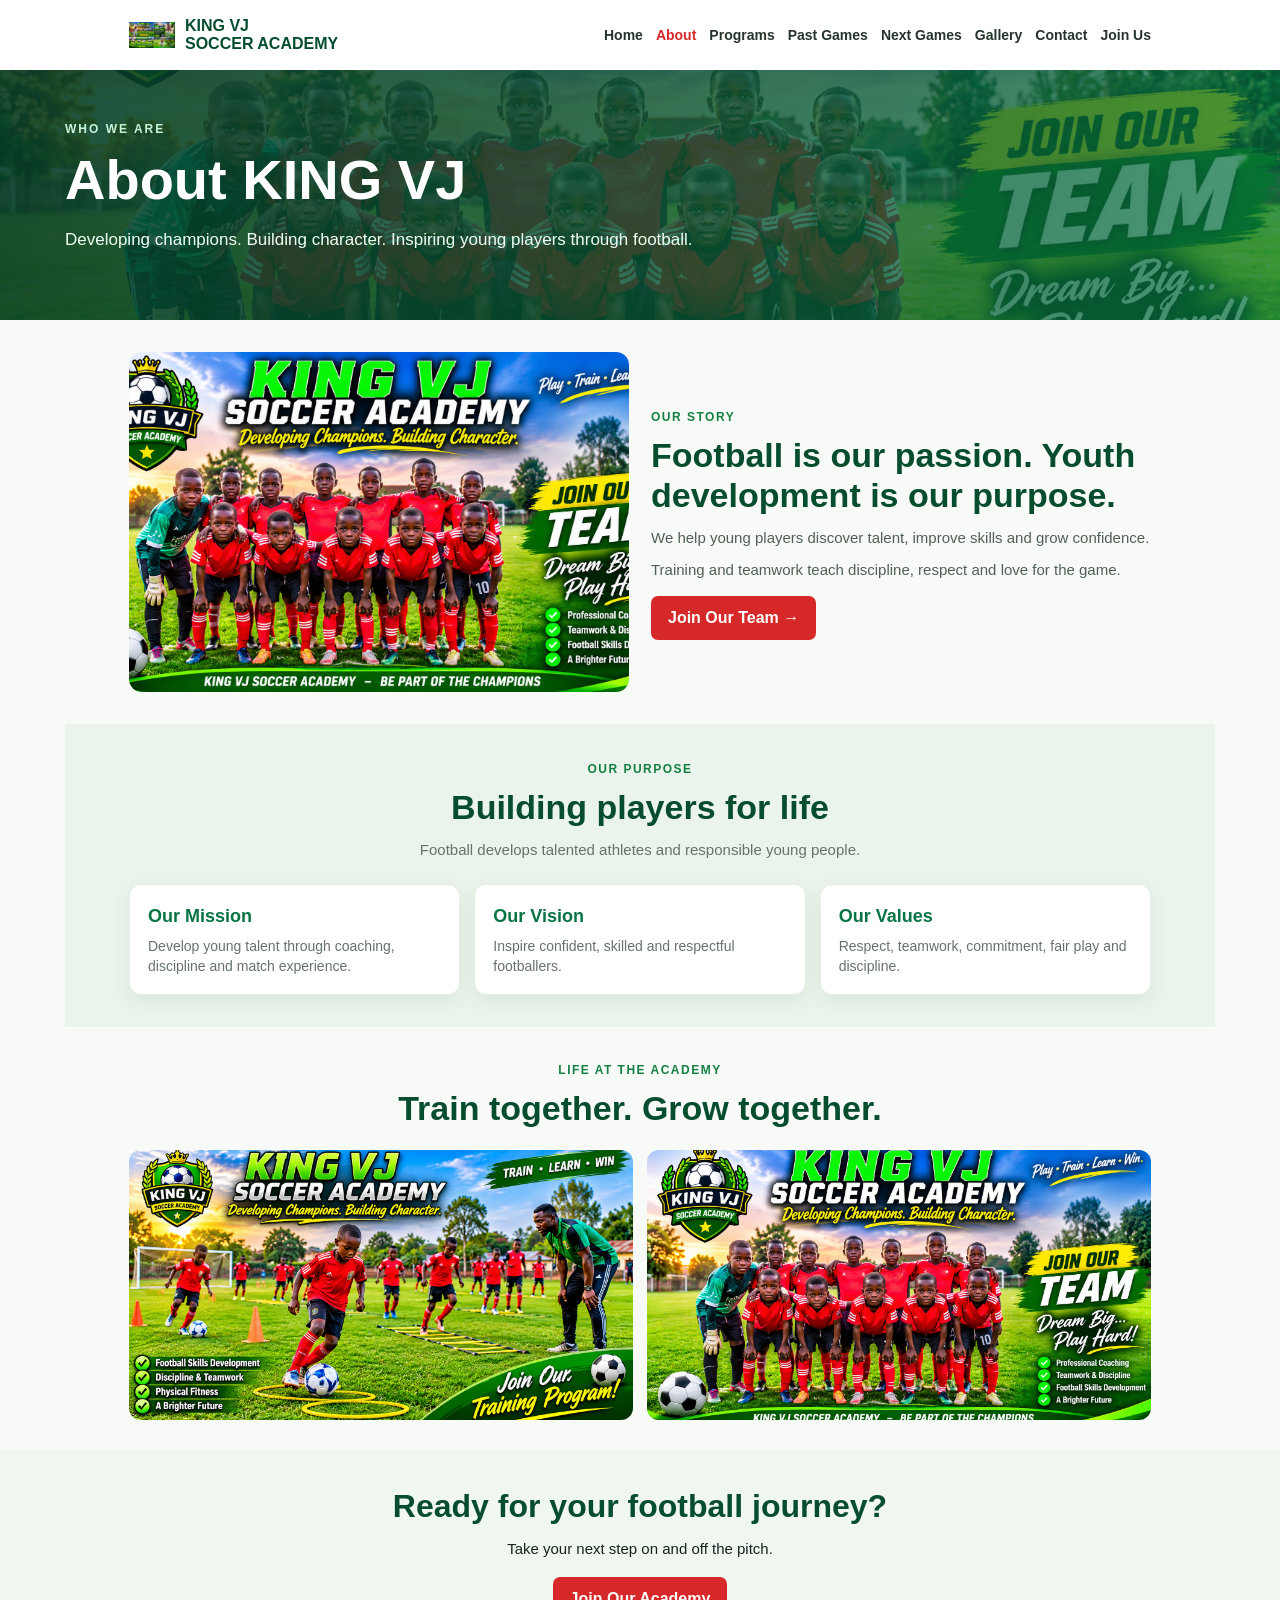
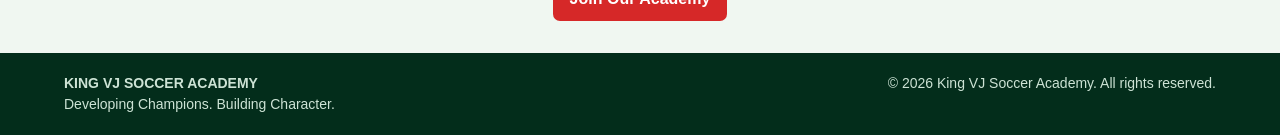
==== commit 0f84b103: "Update about.html" ====
--- a/about.html
+++ b/about.html
@@ -1,19 +1,25 @@
 <!DOCTYPE html>
-<html lang="en"><head><meta charset="UTF-8"><meta name="viewport" content="width=device-width, initial-scale=1"><title>About Us | KING VJ Soccer Academy</title>
+<html lang="en">
+<head>
+<meta charset="UTF-8"><meta name="viewport" content="width=device-width,initial-scale=1">
+<title>About Us | KING VJ Soccer Academy</title>
 <style>
-*{box-sizing:border-box}html,body{margin:0;padding:0;width:100%;overflow-x:hidden}body{font:16px/1.5 Arial,Helvetica,sans-serif;color:#17251b;background:#f7faf7}img{display:block;max-width:100%}
-header{padding:12px 5%;display:flex;justify-content:space-between;align-items:center;gap:12px;background:#fff;flex-wrap:wrap;box-shadow:0 3px 12px #0001}.brand{display:flex;align-items:center;gap:9px;color:#064522;font-weight:900;text-decoration:none;line-height:1.15}.brand img{width:45px;height:45px;object-fit:contain}nav{display:flex;gap:8px 13px;align-items:center;flex-wrap:wrap}nav a{color:#164329;text-decoration:none;font-weight:bold;font-size:14px}nav a:hover{color:#e32636}nav .join{background:#e32636;color:#fff;padding:8px 13px;border-radius:7px}
-.hero{padding:45px 7%;color:#fff;background-color:#063b20;background-image:linear-gradient(90deg,#032b16e8,#032b1680),url('images/team.png');background-position:center;background-size:cover;background-repeat:no-repeat;min-height:260px;display:flex;align-items:center}.hero>div{max-width:700px}.tag{display:inline-block;background:#b8f329;color:#12351c;padding:5px 11px;border-radius:30px;font-weight:bold;font-size:12px}.hero h1{font-size:clamp(30px,5.5vw,56px);line-height:1.08;margin:15px 0 10px}.hero p{font-size:clamp(15px,2vw,18px);max-width:620px}
-section{padding:35px 6%}.intro{display:grid;grid-template-columns:minmax(0,1fr) minmax(0,1fr);gap:25px;align-items:center}.intro img{width:100%;height:clamp(220px,32vw,350px);object-fit:cover;object-position:center;border-radius:12px;background:#eaf4ec}.small{font-size:12px;font-weight:800;letter-spacing:1.5px;color:#168044}.intro h2,.heading h2{font-size:clamp(24px,3.5vw,36px);color:#063b20;line-height:1.15;margin:8px 0 12px}.intro p{margin:0 0 10px;color:#506055;font-size:15px}.btn{display:inline-block;padding:10px 16px;border-radius:7px;text-decoration:none;font-weight:bold;background:#e32636;color:white;margin-top:5px}
-.mission{background:#eaf4ec;text-align:center}.heading{text-align:center;margin-bottom:22px}.heading p{max-width:650px;margin:0 auto;color:#526158;font-size:15px}.values{display:grid;grid-template-columns:repeat(3,minmax(0,1fr));gap:14px;margin-top:22px}.value{background:white;border-radius:10px;padding:18px;box-shadow:0 5px 16px #0000000b}.value h3{color:#087a35;margin:0 0 6px;font-size:18px}.value p{font-size:14px;line-height:1.45}
-.photo-row{display:grid;grid-template-columns:repeat(2,minmax(0,1fr));gap:14px}.photo-row img{width:100%;height:clamp(180px,27vw,280px);object-fit:cover;object-position:center;border-radius:11px;background:#eaf4ec}.life{padding-top:30px;padding-bottom:30px}.cta{text-align:center;background:#f0f7f1;padding:30px 6%}.cta h2{font-size:clamp(23px,3vw,32px);color:#063b20;margin:0 0 8px}.cta p{font-size:15px;margin-bottom:8px}footer{background:#032b16;color:#d8e8dc;padding:20px 6%;display:flex;justify-content:space-between;gap:10px;flex-wrap:wrap;font-size:14px}
-@media(max-width:750px){header{display:block;padding:12px 5%}.brand{margin-bottom:10px}nav{gap:8px 11px}nav a{font-size:13px}.hero{min-height:220px;padding:35px 6%;background-size:auto 100%;background-position:center}section{padding:25px 5%}.intro{grid-template-columns:1fr;gap:16px}.intro img{height:clamp(190px,55vw,300px);object-fit:cover}.intro h2{margin:7px 0 10px}.values{grid-template-columns:1fr;gap:10px;margin-top:17px}.value{padding:15px}.photo-row{gap:10px}.photo-row img{height:clamp(130px,38vw,220px)}.heading{margin-bottom:17px}.life{padding-top:25px;padding-bottom:25px}.cta{padding:25px 5%}footer{padding:18px 5%;display:block}footer>div+div{margin-top:8px}}
-@media(max-width:380px){.photo-row{grid-template-columns:1fr}.photo-row img{height:210px}nav{gap:7px 9px}}
+:root{--green:#087443;--dark:#064d2e;--red:#d62828;--cream:#f7faf7;--ink:#18231d;--muted:#65736a}
+*{box-sizing:border-box}html,body{margin:0;padding:0;width:100%;overflow-x:hidden}body{font-family:Arial,Helvetica,sans-serif;color:var(--ink);background:var(--cream);line-height:1.5}img{display:block;max-width:100%}
+header{background:#fff;box-shadow:0 3px 16px #00000012;position:sticky;top:0;z-index:5}.nav{max-width:1150px;margin:auto;padding:12px 5%;display:flex;align-items:center;justify-content:space-between;gap:12px;flex-wrap:wrap}.brand{display:flex;align-items:center;gap:10px;font-weight:800;color:var(--dark);text-decoration:none;line-height:1.15}.brand img{width:46px;height:46px;object-fit:contain}nav{display:flex;gap:8px 13px;flex-wrap:wrap}nav a{color:#26352c;text-decoration:none;font-weight:700;font-size:14px}nav a:hover,nav a.active{color:var(--red)}
+.hero{background:linear-gradient(100deg,#063d28e8,#087443b8),url('images/team.png') center/cover;color:white;padding:48px 5%;min-height:250px;display:flex;align-items:center}.hero-inner{max-width:1150px;width:100%;margin:auto}.eyebrow{color:#c8f4d9;text-transform:uppercase;letter-spacing:2px;font-size:12px;font-weight:800}.hero h1{font-size:clamp(30px,5vw,56px);line-height:1.08;margin:12px 0}.hero p{max-width:650px;font-size:clamp(15px,2vw,17px);color:#effff4}
+.wrap{max-width:1150px;margin:auto;padding:32px 5%}.intro{display:grid;grid-template-columns:minmax(0,1fr) minmax(0,1fr);gap:22px;align-items:center}.intro img{width:100%;height:clamp(220px,30vw,340px);object-fit:cover;object-position:center;border-radius:13px;background:#eaf4ec}.eyebrow-green{font-size:12px;font-weight:800;letter-spacing:1.5px;color:#168044}.intro h2,.section-head h2{font-size:clamp(24px,3.5vw,34px);line-height:1.15;color:var(--dark);margin:8px 0 12px}.intro p{font-size:15px;color:#506055;margin:0 0 10px}.btn{display:inline-block;background:var(--red);color:white;text-decoration:none;padding:10px 17px;border-radius:7px;font-weight:800;margin-top:4px}
+.mission{background:#eaf4ec}.section-head{text-align:center;margin-bottom:22px}.section-head p{max-width:650px;margin:0 auto;color:var(--muted);font-size:15px}.values{display:grid;grid-template-columns:repeat(3,minmax(0,1fr));gap:14px}.value{background:white;border-radius:12px;padding:18px;box-shadow:0 6px 20px #12331c12;border:1px solid #e5eee7}.value h3{color:var(--green);margin:0 0 6px;font-size:18px}.value p{font-size:14px;color:var(--muted);margin:0;line-height:1.45}
+.life{padding-top:30px;padding-bottom:30px}.photo-row{display:grid;grid-template-columns:repeat(2,minmax(0,1fr));gap:14px}.photo-row img{width:100%;height:clamp(180px,26vw,270px);object-fit:cover;object-position:center;border-radius:12px;background:#eaf4ec}.cta{background:#f0f7f1;text-align:center;padding:32px 5%}.cta h2{font-size:clamp(23px,3vw,32px);color:var(--dark);margin:0 0 8px}.cta p{margin:0 0 12px;font-size:15px}footer{background:#032d1b;color:#cde3d5;padding:20px 5%;display:flex;justify-content:space-between;gap:10px;flex-wrap:wrap;font-size:14px}
+/* Mobile: image on the left, text on the right—like the Next Games cards */
+@media(max-width:650px){.nav{justify-content:center}.brand{justify-content:center}nav{justify-content:center}.hero{padding:38px 5%;min-height:210px}.wrap{padding:25px 5%}.intro{grid-template-columns:38% minmax(0,1fr);gap:13px;align-items:start}.intro img{height:100%;min-height:180px;max-height:260px;object-fit:cover}.intro h2{font-size:clamp(18px,4.5vw,25px);margin:6px 0 8px}.intro p{font-size:13px;line-height:1.4;margin-bottom:7px}.intro .btn{font-size:12px;padding:8px 10px}.section-head{margin-bottom:16px}.values{grid-template-columns:1fr;gap:10px}.value{padding:14px}.life{padding-top:24px;padding-bottom:24px}.photo-row{grid-template-columns:repeat(2,minmax(0,1fr));gap:9px}.photo-row img{height:clamp(130px,34vw,210px)}.cta{padding:25px 5%}footer{display:block;text-align:center;padding:18px 5%}footer>div+div{margin-top:8px}}
+@media(max-width:390px){.intro{grid-template-columns:35% minmax(0,1fr);gap:10px}.intro img{min-height:160px}.intro h2{font-size:18px}.intro p{font-size:12.5px}.photo-row{grid-template-columns:1fr}.photo-row img{height:190px}}
 </style></head><body>
-<header><a class="brand" href="index.html"><img src="images/logo.png" alt="Academy logo"><span>KING VJ<br>SOCCER ACADEMY</span></a><nav aria-label="Main navigation"><a href="index.html">Home</a><a href="about.html">About</a><a href="programs.html">Programs</a><a href="past-games.html">Past Games</a><a href="next-games.html">Next Games</a><a href="gallery.html">Gallery</a><a href="contact.html">Contact</a><a class="join" href="join.html">Join Us</a></nav></header>
-<main><section class="hero"><div><span class="tag">WHO WE ARE</span><h1>About KING VJ</h1><p>Developing champions. Building character. Inspiring young players through football.</p></div></section>
-<section class="intro"><img src="images/team.png" alt="King VJ Soccer Academy team"><div><span class="small">OUR STORY</span><h2>Football is our passion. Youth development is our purpose.</h2><p>We help young players discover talent, improve skills and grow confidence.</p><p>With training, teamwork and guidance, players learn discipline, respect and love for the game.</p><a class="btn" href="join.html">Join Our Team →</a></div></section>
-<section class="mission"><div class="heading"><span class="small">OUR PURPOSE</span><h2>Building players for life</h2><p>Football develops talented athletes and responsible young people.</p></div><div class="values"><div class="value"><h3>Our Mission</h3><p>Develop young talent through coaching, discipline and match experience.</p></div><div class="value"><h3>Our Vision</h3><p>Inspire confident, skilled and respectful footballers.</p></div><div class="value"><h3>Our Values</h3><p>Respect, teamwork, commitment, fair play and discipline.</p></div></div></section>
-<section class="life"><div class="heading"><span class="small">LIFE AT THE ACADEMY</span><h2>Train together. Grow together.</h2></div><div class="photo-row"><img src="images/training.png" alt="Young players at football training"><img src="images/players.png" alt="Academy players on the pitch"></div></section>
+<header><div class="nav"><a class="brand" href="index.html"><img src="images/logo.png" alt="KING VJ Soccer Academy logo"><span>KING VJ<br>SOCCER ACADEMY</span></a><nav aria-label="Main navigation"><a href="index.html">Home</a><a class="active" href="about.html">About</a><a href="programs.html">Programs</a><a href="past-games.html">Past Games</a><a href="next-games.html">Next Games</a><a href="gallery.html">Gallery</a><a href="contact.html">Contact</a><a href="join.html">Join Us</a></nav></div></header>
+<section class="hero"><div class="hero-inner"><div class="eyebrow">Who we are</div><h1>About KING VJ</h1><p>Developing champions. Building character. Inspiring young players through football.</p></div></section>
+<main><section class="wrap intro"><img src="images/team.png" alt="King VJ Soccer Academy team"><div><span class="eyebrow-green">OUR STORY</span><h2>Football is our passion. Youth development is our purpose.</h2><p>We help young players discover talent, improve skills and grow confidence.</p><p>Training and teamwork teach discipline, respect and love for the game.</p><a class="btn" href="join.html">Join Our Team →</a></div></section>
+<section class="mission wrap"><div class="section-head"><span class="eyebrow-green">OUR PURPOSE</span><h2>Building players for life</h2><p>Football develops talented athletes and responsible young people.</p></div><div class="values"><article class="value"><h3>Our Mission</h3><p>Develop young talent through coaching, discipline and match experience.</p></article><article class="value"><h3>Our Vision</h3><p>Inspire confident, skilled and respectful footballers.</p></article><article class="value"><h3>Our Values</h3><p>Respect, teamwork, commitment, fair play and discipline.</p></article></div></section>
+<section class="wrap life"><div class="section-head"><span class="eyebrow-green">LIFE AT THE ACADEMY</span><h2>Train together. Grow together.</h2></div><div class="photo-row"><img src="images/training.png" alt="Young players at football training"><img src="images/players.png" alt="Academy players on the pitch"></div></section>
 <section class="cta"><h2>Ready for your football journey?</h2><p>Take your next step on and off the pitch.</p><a class="btn" href="join.html">Join Our Academy</a></section></main>
-<footer><div><b>KING VJ SOCCER ACADEMY</b><br>Developing Champions. Building Character.</div><div>© 2026 King VJ Soccer Academy. All rights reserved.</div></footer></body></html>
+<footer><div><b>KING VJ SOCCER ACADEMY</b><br>Developing Champions. Building Character.</div><div>© 2026 King VJ Soccer Academy. All rights reserved.</div></footer>
+</body></html>
